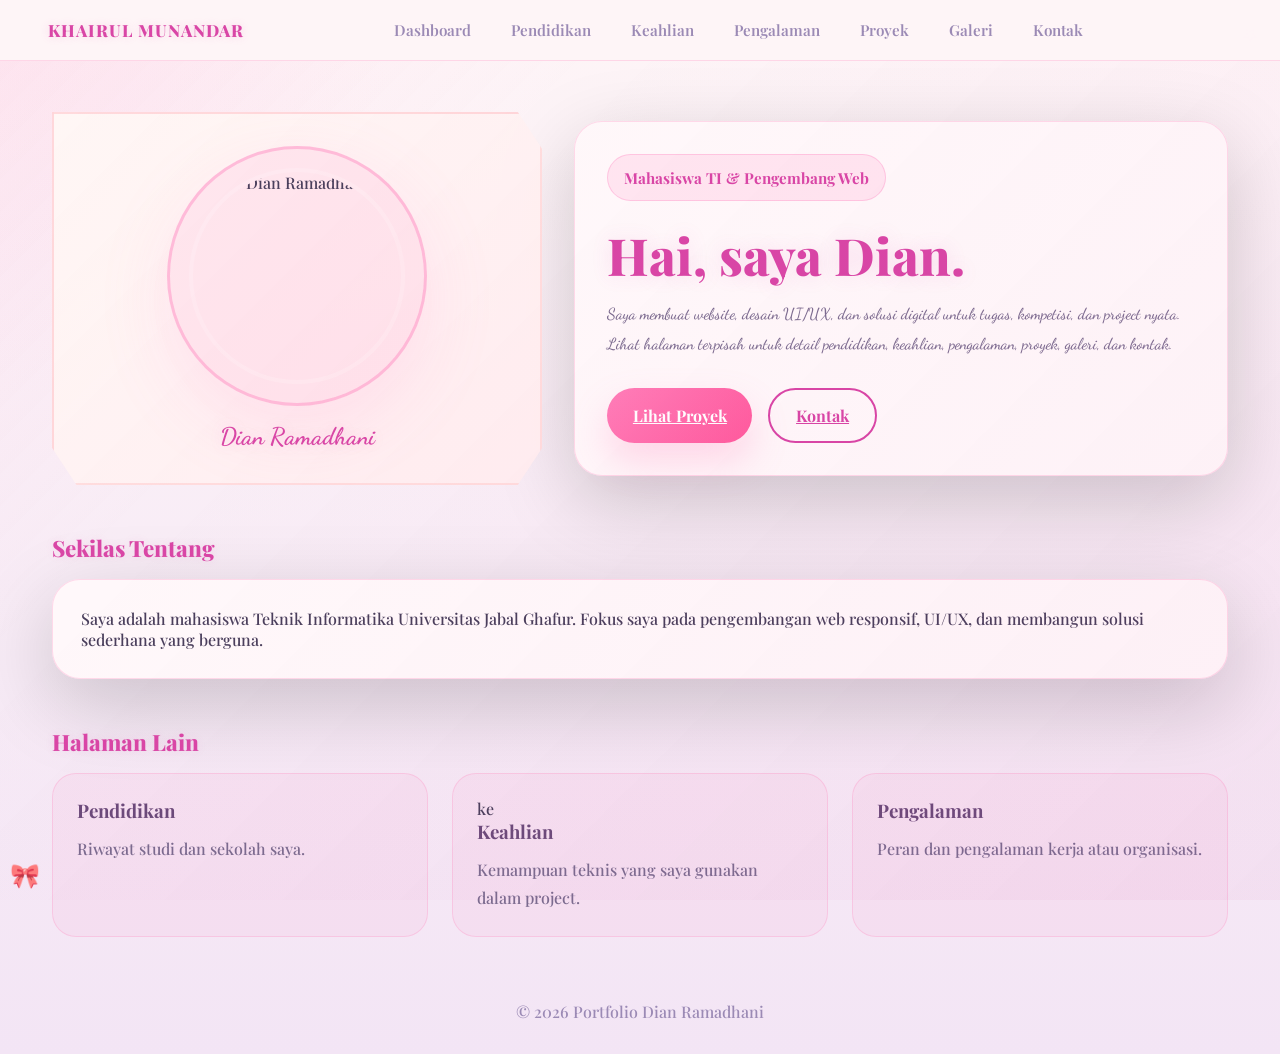
==== BIO.html @ 58f0ac64 "Add files via upload" ====
﻿<!DOCTYPE html>
<html lang="id">
<head>
<meta charset="UTF-8">
<meta name="viewport" content="width=device-width, initial-scale=1.0">
<title>Dashboard — Dian Ramadhani</title>
<link href="https://fonts.googleapis.com/css2?family=Playfair+Display:wght@400;700&family=Dancing+Script:wght@400;700&display=swap" rel="stylesheet">
<link rel="stylesheet" href="styles.css">
</head>
<body>
<nav>
  <div class="container nav-inner">
    <a href="index.html" class="brand">Khairul Munandar</a>
    <div class="nav-links">
      <a href="index.html">Dashboard</a>
      <a href="education.html">Pendidikan</a>
      <a href="skills.html">Keahlian</a>
      <a href="experience.html">Pengalaman</a>
      <a href="projects.html">Proyek</a>
      <a href="gallery.html">Galeri</a>
      <a href="contact.html">Kontak</a>
    </div>
    <div class="nav-actions">
      <button id="hamburger" class="hamburger" aria-label="Toggle menu">
        <span></span>
        <span></span>
        <span></span>
      </button>
    </div>
    </div>
</nav>

<div class="container">
  <section class="hero">
    <aside class="profile-panel torn-paper">
      <div class="profile-frame">
        <img src="foto.jpg" alt="Foto Dian Ramadhani" class="profile-img">
      </div>
      <div class="profile-name script-font">Dian Ramadhani</div>
    </aside>

    <div class="hero-card sakura-decoration ribbon-decoration">
      <span class="badge">Mahasiswa TI & Pengembang Web</span>
      <h1 class="hero-title">Hai, saya Dian.</h1>
      <p class="hero-subtitle">Saya membuat website, desain UI/UX, dan solusi digital untuk tugas, kompetisi, dan project nyata. Lihat halaman terpisah untuk detail pendidikan, keahlian, pengalaman, proyek, galeri, dan kontak.</p>
      <div class="action-group">
        <a href="projects.html" class="button button-primary">Lihat Proyek</a>
        <a href="contact.html" class="button button-secondary">Kontak</a>
      </div>
    </div>
  </section>

  <section class="section">
    <h2>Sekilas Tentang</h2>
    <div class="section-card">
      <p>Saya adalah mahasiswa Teknik Informatika Universitas Jabal Ghafur. Fokus saya pada pengembangan web responsif, UI/UX, dan membangun solusi sederhana yang berguna.</p>
    </div>
  </section>

  <section class="section">
    <h2>Halaman Lain</h2>
    <div class="portfolio-grid">
      <article class="portfolio-card">
        <h3>Pendidikan</h3>
        <p>Riwayat studi dan sekolah saya.</p>
      </article>
      <article class="portfolio-card">ke
        <h3>Keahlian</h3>
        <p>Kemampuan teknis yang saya gunakan dalam project.</p>
      </article>
      <article class="portfolio-card">
        <h3>Pengalaman</h3>
        <p>Peran dan pengalaman kerja atau organisasi.</p>
      </article>
    </div>
  </section>

  <div class="footer">
    © 2026 Portfolio Dian Ramadhani
  </div>

  <script src="theme-toggle.js"></script>
</body>
</html>
---- styles.css ----
@import url('https://fonts.googleapis.com/css2?family=Playfair+Display:wght@400;700&family=Dancing+Script:wght@400;700&display=swap');

@import url('https://fonts.googleapis.com/css2?family=Playfair+Display:wght@400;700&family=Dancing+Script:wght@400;700&display=swap');

:root {
  --bg-start: #fef5f7;
  --bg-end: #f3e5f5;
  --surface: rgba(255, 248, 250, 0.96);
  --surface-strong: rgba(255, 245, 248, 0.99);
  --text: #4a3f5c;
  --muted: #9b8ab5;
  --accent: #ff7eb9;
  --accent-strong: #ff5a9d;
  --neon: #d946a6;
  --border: rgba(255, 123, 185, 0.25);
}

* {
  margin: 0;
  padding: 0;
  box-sizing: border-box;
}

html {
  scroll-behavior: smooth;
  -webkit-font-smoothing: antialiased;
  -moz-osx-font-smoothing: grayscale;
}

body {
  min-height: 100vh;
  font-family: 'Poppins', 'Playfair Display', serif;
  background: radial-gradient(circle at top left, rgba(255, 182, 223, 0.15), transparent 24%),
              linear-gradient(180deg, var(--bg-start) 0%, var(--bg-end) 100%);
  color: var(--text);
  font-weight: 500;
  word-break: break-word;
  -webkit-tap-highlight-color: transparent;
}

@media (prefers-reduced-motion: reduce) {
  html {
    scroll-behavior: auto;
  }

  * {
    animation-duration: 0.01ms !important;
    animation-iteration-count: 1 !important;
    transition-duration: 0.01ms !important;
  }
}

body::before {
  content: '';
  position: fixed;
  inset: 0;
  background: linear-gradient(135deg, rgba(255, 123, 185, 0.08), transparent 30%, rgba(217, 70, 166, 0.05));
  pointer-events: none;
}

img {
  max-width: 100%;
  height: auto;
  display: block;
}

a {
  -webkit-user-select: none;
  user-select: none;
}

button {
  -webkit-user-select: none;
  user-select: none;
}

.container {
  width: min(1200px, calc(100% - 1.5rem));
  margin: 0 auto;
  padding: calc(3.5rem + 3.5rem) 0.75rem 2rem;
}

@media (max-width: 768px) {
  .container {
    width: min(100%, calc(100% - 1rem));
    padding: calc(3.5rem + 3rem) 0.5rem 1.5rem;
  }
}

@media (max-width: 480px) {
  .container {
    width: calc(100% - 1rem);
    padding: calc(3rem + 2.5rem) 0.5rem 1rem;
  }
}

nav {
  position: fixed;
  top: 0;
  left: 0;
  right: 0;
  width: 100%;
  z-index: 20;
  background: rgba(254, 245, 247, 0.98);
  backdrop-filter: blur(18px);
  border-bottom: 1px solid rgba(255, 123, 185, 0.25);
  padding-top: env(safe-area-inset-top);
}

nav .nav-inner {
  position: relative;
  display: flex;
  align-items: center;
  justify-content: space-between;
  gap: 1rem;
  padding: 0.75rem 0.5rem;
  max-width: 1200px;
  margin: 0 auto;
}

@media (max-width: 768px) {
  nav .nav-inner {
    padding: 0.6rem 0.5rem;
  }
}

@media (max-width: 480px) {
  nav .nav-inner {
    padding: 0.5rem 0.4rem;
  }
}

.brand {
  font-size: 1.05rem;
  font-weight: 800;
  letter-spacing: 0.06em;
  text-transform: uppercase;
  color: #d946a6;
  text-decoration: none;
  text-shadow: 0 0 10px rgba(217, 70, 166, 0.2);
  white-space: nowrap;
  flex-shrink: 0;
}

@media (max-width: 640px) {
  .brand {
    font-size: 0.85rem;
    letter-spacing: 0.04em;
  }
}

@media (max-width: 480px) {
  .brand {
    font-size: 0.75rem;
    letter-spacing: 0.02em;
  }
}

.nav-links {
  display: flex;
  flex-wrap: wrap;
  gap: 1rem;
  transition: max-height 0.3s ease, opacity 0.3s ease;
}

.nav-links a {
  color: #9b8ab5;
  text-decoration: none;
  font-size: 0.95rem;
  transition: color 0.2s ease;
  font-weight: 600;
  padding: 0.5rem 0.75rem;
  border-radius: 8px;
}

.nav-links a:active {
  background: rgba(255, 123, 185, 0.15);
}

.nav-links a:hover {
  color: #ff7eb9;
  background: rgba(255, 123, 185, 0.08);
}

@media (max-width: 640px) {
  .nav-links a {
    font-size: 0.9rem;
    padding: 0.6rem 1rem;
  }
}

@media (max-width: 480px) {
  .nav-links a {
    font-size: 0.85rem;
  }
}

.hero {
  display: grid;
  grid-template-columns: 0.9fr 1.2fr;
  gap: 2rem;
  align-items: center;
  margin-bottom: 3rem;
}

@media (max-width: 1024px) {
  .hero {
    gap: 1.5rem;
    margin-bottom: 2.5rem;
  }
}

@media (max-width: 768px) {
  .hero {
    grid-template-columns: 1fr;
    gap: 1.5rem;
    margin-bottom: 2rem;
  }
}

@media (max-width: 480px) {
  .hero {
    gap: 1rem;
    margin-bottom: 1.5rem;
  }
}

.hero-card,
.section-card,
.small-card {
  background: var(--surface);
  border: 1px solid var(--border);
  border-radius: 28px;
  box-shadow: 0 24px 80px rgba(0,0,0,0.18);
}

.hero-card {
  padding: 2rem;
}

@media (max-width: 768px) {
  .hero-card {
    padding: 1.5rem;
    border-radius: 20px;
  }
}

@media (max-width: 480px) {
  .hero-card {
    padding: 1rem;
    border-radius: 16px;
    box-shadow: 0 12px 40px rgba(0,0,0,0.12);
  }
}

@media (max-width: 768px) {
  .section-card {
    border-radius: 20px;
  }
}

@media (max-width: 480px) {
  .section-card {
    border-radius: 16px;
    box-shadow: 0 12px 40px rgba(0,0,0,0.12);
  }
}

.hero-title {
  font-size: clamp(2rem, 4vw, 3.5rem);
  line-height: 1.05;
  margin-bottom: 1rem;
  color: #d946a6;
  font-weight: 800;
  text-shadow: 0 0 20px rgba(217, 70, 166, 0.15);
}

@media (max-width: 480px) {
  .hero-title {
    font-size: clamp(1.5rem, 5vw, 2.5rem);
    margin-bottom: 0.75rem;
  }
}

.hero-subtitle {
  max-width: 46rem;
  color: #7b6b8f;
  margin-bottom: 1.75rem;
  line-height: 1.9;
  font-weight: 500;
}

@media (max-width: 768px) {
  .hero-subtitle {
    margin-bottom: 1.5rem;
    font-size: 0.95rem;
  }
}

@media (max-width: 480px) {
  .hero-subtitle {
    margin-bottom: 1rem;
    font-size: 0.9rem;
    line-height: 1.7;
  }
}

.badge {
  display: inline-flex;
  align-items: center;
  gap: 0.5rem;
  padding: 0.8rem 1rem;
  border-radius: 999px;
  background: rgba(255, 123, 185, 0.15);
  color: #d946a6;
  font-weight: 700;
  margin-bottom: 1.75rem;
  border: 1px solid rgba(255, 123, 185, 0.3);
  font-size: 0.95rem;
}

@media (max-width: 768px) {
  .badge {
    padding: 0.7rem 0.9rem;
    font-size: 0.9rem;
    margin-bottom: 1.25rem;
  }
}

@media (max-width: 480px) {
  .badge {
    padding: 0.6rem 0.8rem;
    font-size: 0.85rem;
    margin-bottom: 1rem;
  }
}

.action-group {
  display: flex;
  flex-wrap: wrap;
  gap: 1rem;
}

@media (max-width: 480px) {
  .action-group {
    gap: 0.75rem;
    flex-direction: column;
  }
}

.button {
  display: inline-flex;
  align-items: center;
  justify-content: center;
  padding: 0.95rem 1.6rem;
  border-radius: 999px;
  border: none;
  cursor: pointer;
  font-weight: 600;
  transition: transform 0.2s ease, box-shadow 0.2s ease, background 0.2s ease;
  min-height: 44px;
  font-size: 1rem;
  -webkit-tap-highlight-color: transparent;
}

@media (max-width: 768px) {
  .button {
    padding: 0.85rem 1.4rem;
    font-size: 0.95rem;
  }
}

@media (max-width: 480px) {
  .button {
    padding: 0.75rem 1.2rem;
    font-size: 0.9rem;
    min-height: 42px;
  }
}

.button-primary {
  background: linear-gradient(135deg, #ff7eb9, #ff5a9d);
  color: #ffffff;
  box-shadow: 0 18px 36px rgba(255, 123, 185, 0.25);
  font-weight: 700;
}

.button-primary:active {
  transform: translateY(0);
  box-shadow: 0 8px 16px rgba(255, 123, 185, 0.2);
}

.button-secondary {
  background: transparent;
  color: #d946a6;
  border: 2px solid #d946a6;
  font-weight: 700;
}

.button-secondary:active {
  background: rgba(255, 123, 185, 0.1);
}

.button:hover {
  transform: translateY(-2px);
}

.button:active {
  transform: translateY(0);
}

.profile-panel {
  display: flex;
  flex-direction: column;
  align-items: center;
  justify-content: center;
  padding: 2rem 1rem;
}

@media (max-width: 768px) {
  .profile-panel {
    padding: 1.5rem 1rem;
  }
}

@media (max-width: 480px) {
  .profile-panel {
    padding: 1rem 0.5rem;
  }
}

.profile-frame {
  width: 260px;
  height: 260px;
  border-radius: 50%;
  background: rgba(255, 123, 185, 0.12);
  border: 3px solid rgba(255, 123, 185, 0.4);
  display: flex;
  align-items: center;
  justify-content: center;
  box-shadow: 0 24px 70px rgba(255, 123, 185, 0.15);
}

@media (max-width: 768px) {
  .profile-frame {
    width: 200px;
    height: 200px;
    border: 2.5px solid rgba(255, 123, 185, 0.35);
  }
}

@media (max-width: 480px) {
  .profile-frame {
    width: 160px;
    height: 160px;
    border: 2px solid rgba(255, 123, 185, 0.35);
    box-shadow: 0 16px 40px rgba(255, 123, 185, 0.1);
  }
}

.profile-img {
  width: 216px;
  height: 216px;
  border-radius: 50%;
  object-fit: cover;
  border: 4px solid rgba(255,255,255,0.16);
}

@media (max-width: 768px) {
  .profile-img {
    width: 166px;
    height: 166px;
    border: 3px solid rgba(255,255,255,0.16);
  }
}

@media (max-width: 480px) {
  .profile-img {
    width: 132px;
    height: 132px;
    border: 2px solid rgba(255,255,255,0.16);
  }
}

.profile-name {
  margin-top: 1rem;
  color: #d946a6;
  font-size: 1.5rem;
  font-weight: 800;
  text-align: center;
  text-shadow: 0 0 15px rgba(217, 70, 166, 0.15);
}

@media (max-width: 768px) {
  .profile-name {
    font-size: 1.3rem;
    margin-top: 0.75rem;
  }
}

@media (max-width: 480px) {
  .profile-name {
    font-size: 1.1rem;
    margin-top: 0.6rem;
  }
}

.profile-summary {
  display: grid;
  gap: 1rem;
}

.profile-summary p {
  color: #7b6b8f;
  line-height: 1.8;
  font-weight: 500;
}

.stats-grid {
  display: grid;
  grid-template-columns: repeat(2, minmax(0, 1fr));
  gap: 1rem;
}

@media (max-width: 768px) {
  .stats-grid {
    grid-template-columns: repeat(2, 1fr);
    gap: 0.8rem;
  }
}

@media (max-width: 480px) {
  .stats-grid {
    grid-template-columns: 1fr;
    gap: 0.6rem;
  }
}

.stat-card {
  background: rgba(255,255,255,0.04);
  padding: 1rem 1.25rem;
  border-radius: 20px;
  border: 1px solid rgba(255,255,255,0.06);
}

@media (max-width: 768px) {
  .stat-card {
    padding: 0.9rem 1rem;
    border-radius: 16px;
  }
}

@media (max-width: 480px) {
  .stat-card {
    padding: 0.8rem 0.9rem;
    border-radius: 14px;
  }
}

.stat-card strong {
  display: block;
  font-size: 1.1rem;
  margin-bottom: 0.35rem;
}

@media (max-width: 480px) {
  .stat-card strong {
    font-size: 1rem;
    margin-bottom: 0.25rem;
  }
}

.section {
  margin-top: 3rem;
}

@media (max-width: 768px) {
  .section {
    margin-top: 2.5rem;
  }
}

@media (max-width: 480px) {
  .section {
    margin-top: 1.75rem;
  }
}

.section h2 {
  font-size: 1.4rem;
  margin-bottom: 1rem;
  color: #d946a6;
  font-weight: 800;
  text-shadow: 0 0 10px rgba(217, 70, 166, 0.1);
}

@media (max-width: 768px) {
  .section h2 {
    font-size: 1.25rem;
    margin-bottom: 0.9rem;
  }
}

@media (max-width: 480px) {
  .section h2 {
    font-size: 1.1rem;
    margin-bottom: 0.8rem;
  }
}

.section-card {
  padding: 1.75rem;
}

@media (max-width: 768px) {
  .section-card {
    padding: 1.5rem;
  }
}

@media (max-width: 480px) {
  .section-card {
    padding: 1.25rem;
  }
}

.section-grid {
  display: grid;
  gap: 1.5rem;
}

@media (max-width: 768px) {
  .section-grid {
    gap: 1.25rem;
  }
}

@media (max-width: 480px) {
  .section-grid {
    gap: 1rem;
  }
}

.details-list {
  display: grid;
  gap: 0.8rem;
  color: #7b6b8f;
  line-height: 1.9;
  font-weight: 500;
}

.details-list span {
  display: block;
}

@media (max-width: 768px) {
  .details-list {
    gap: 0.7rem;
    font-size: 0.95rem;
  }
}

@media (max-width: 480px) {
  .details-list {
    gap: 0.6rem;
    font-size: 0.9rem;
    line-height: 1.6;
  }
}

.timeline {
  position: relative;
  padding-left: 2.2rem;
  display: grid;
  gap: 1.5rem;
}

@media (max-width: 768px) {
  .timeline {
    padding-left: 2rem;
    gap: 1.25rem;
  }
}

@media (max-width: 480px) {
  .timeline {
    padding-left: 1.8rem;
    gap: 1rem;
  }
}

.timeline::before {
  content: '';
  position: absolute;
  left: 0.85rem;
  top: 0.5rem;
  bottom: 0;
  width: 3px;
  background: linear-gradient(180deg, rgba(255, 123, 185, 0.4), rgba(255, 123, 185, 0.1));
  border-radius: 999px;
}

@media (max-width: 480px) {
  .timeline::before {
    left: 0.75rem;
    width: 2px;
  }
}

.timeline-item {
  position: relative;
  padding-bottom: 1.5rem;
}

.timeline-item:last-child {
  padding-bottom: 0;
}

.timeline-marker {
  position: absolute;
  left: 0;
  top: 0.7rem;
  width: 18px;
  height: 18px;
  border-radius: 50%;
  border: 3px solid #ff7eb9;
  background: linear-gradient(135deg, #ff7eb9, #ff5a9d);
  box-shadow: 0 0 0 6px rgba(255, 123, 185, 0.2);
}

@media (max-width: 480px) {
  .timeline-marker {
    width: 14px;
    height: 14px;
    border: 2px solid #ff7eb9;
    box-shadow: 0 0 0 4px rgba(255, 123, 185, 0.2);
    top: 0.6rem;
  }
}

.timeline-content {
  background: var(--surface);
  border: 1px solid var(--border);
  border-radius: 24px;
  padding: 1.5rem;
  box-shadow: 0 20px 60px rgba(0, 0, 0, 0.18);
}

@media (max-width: 768px) {
  .timeline-content {
    border-radius: 18px;
    padding: 1.25rem;
  }
}

@media (max-width: 480px) {
  .timeline-content {
    border-radius: 16px;
    padding: 1rem;
    box-shadow: 0 10px 30px rgba(0, 0, 0, 0.12);
  }
}

.timeline-content time {
  display: block;
  color: #d946a6;
  font-weight: 700;
  margin-bottom: 0.6rem;
}

.timeline-content h3 {
  margin-bottom: 0.65rem;
  color: #6b4a7a;
  font-weight: 700;
}

@media (max-width: 480px) {
  .timeline-content h3 {
    font-size: 0.95rem;
  }
}

.timeline-content p {
  color: #7b6b8f;
  line-height: 1.8;
  margin-bottom: 0.7rem;
  font-weight: 500;
}

@media (max-width: 480px) {
  .timeline-content p {
    font-size: 0.9rem;
    line-height: 1.6;
  }
}

.skills {
  display: grid;
  grid-template-columns: repeat(auto-fit, minmax(140px, 1fr));
  gap: 0.9rem;
  margin-top: 0.8rem;
}

@media (max-width: 768px) {
  .skills {
    grid-template-columns: repeat(auto-fit, minmax(120px, 1fr));
    gap: 0.75rem;
  }
}

@media (max-width: 480px) {
  .skills {
    grid-template-columns: repeat(auto-fit, minmax(100px, 1fr));
    gap: 0.6rem;
  }
}

.skills span {
  display: inline-flex;
  align-items: center;
  justify-content: center;
  padding: 0.9rem 1rem;
  border-radius: 18px;
  background: rgba(255, 123, 185, 0.12);
  color: #d946a6;
  font-size: 0.95rem;
  border: 1px solid rgba(255, 123, 185, 0.25);
  font-weight: 600;
  min-height: 44px;
}

@media (max-width: 768px) {
  .skills span {
    padding: 0.8rem 0.9rem;
    font-size: 0.9rem;
  }
}

@media (max-width: 480px) {
  .skills span {
    padding: 0.7rem 0.8rem;
    font-size: 0.85rem;
    border-radius: 14px;
  }
}

.portfolio-grid {
  display: grid;
  grid-template-columns: repeat(auto-fit, minmax(240px, 1fr));
  gap: 1.5rem;
  margin-top: 1rem;
}

@media (max-width: 768px) {
  .portfolio-grid {
    grid-template-columns: repeat(auto-fit, minmax(200px, 1fr));
    gap: 1.25rem;
  }
}

@media (max-width: 480px) {
  .portfolio-grid {
    grid-template-columns: 1fr;
    gap: 1rem;
  }
}

.portfolio-card,
.gallery-card {
  background: rgba(255, 123, 185, 0.08);
  border: 1px solid rgba(255, 123, 185, 0.25);
  border-radius: 24px;
  padding: 1.5rem;
  overflow: hidden;
}

@media (max-width: 768px) {
  .portfolio-card,
  .gallery-card {
    border-radius: 18px;
    padding: 1.25rem;
  }
}

@media (max-width: 480px) {
  .portfolio-card,
  .gallery-card {
    border-radius: 16px;
    padding: 1rem;
  }
}

.gallery-card img {
  width: 100%;
  height: 220px;
  object-fit: cover;
  border-radius: 20px;
  margin-bottom: 1rem;
  border: 1px solid rgba(81, 197, 255, 0.22);
}

@media (max-width: 768px) {
  .gallery-card img {
    height: 180px;
    border-radius: 16px;
  }
}

@media (max-width: 480px) {
  .gallery-card img {
    height: 150px;
    border-radius: 14px;
    margin-bottom: 0.75rem;
  }
}

.gallery-meta h3 {
  margin-bottom: 0.5rem;
  color: #6b4a7a;
  font-weight: 700;
}

@media (max-width: 768px) {
  .gallery-meta h3 {
    font-size: 0.95rem;
    margin-bottom: 0.4rem;
  }
}

@media (max-width: 480px) {
  .gallery-meta h3 {
    font-size: 0.9rem;
  }
}

.gallery-meta p {
  color: #7b6b8f;
  line-height: 1.7;
  font-weight: 500;
}

@media (max-width: 768px) {
  .gallery-meta p {
    font-size: 0.9rem;
    line-height: 1.6;
  }
}

@media (max-width: 480px) {
  .gallery-meta p {
    font-size: 0.85rem;
  }
}

.portfolio-card h3 {
  margin-bottom: 0.75rem;
  color: #6b4a7a;
  font-weight: 700;
}

@media (max-width: 768px) {
  .portfolio-card h3 {
    font-size: 0.95rem;
    margin-bottom: 0.6rem;
  }
}

@media (max-width: 480px) {
  .portfolio-card h3 {
    font-size: 0.9rem;
    margin-bottom: 0.5rem;
  }
}

.portfolio-card p {
  color: #7b6b8f;
  line-height: 1.75;
  font-weight: 500;
}

@media (max-width: 768px) {
  .portfolio-card p {
    font-size: 0.9rem;
    line-height: 1.6;
  }
}

@media (max-width: 480px) {
  .portfolio-card p {
    font-size: 0.85rem;
  }
}

.footer {
  text-align: center;
  margin-top: 4rem;
  color: #9b8ab5;
  font-weight: 500;
  padding-bottom: env(safe-area-inset-bottom);
}

@media (max-width: 768px) {
  .footer {
    margin-top: 3rem;
    font-size: 0.95rem;
  }
}

@media (max-width: 480px) {
  .footer {
    margin-top: 2rem;
    font-size: 0.9rem;
    padding-bottom: calc(env(safe-area-inset-bottom) + 1rem);
  }
}

.nav-actions {
  display: flex;
  align-items: center;
  gap: 0.5rem;
}

.theme-toggle {
  display: none;
}

.nav-links {
  display: flex;
  position: relative;
  flex-direction: row;
  background: transparent;
  padding: 0;
  gap: 1rem;
}

@media (max-width: 1024px) {
  .nav-links {
    gap: 0.8rem;
  }
}

@media (max-width: 768px) {
  .nav-links {
    display: none;
    position: absolute;
    top: calc(100% + env(safe-area-inset-top));
    left: 0;
    right: 0;
    width: 100%;
    flex-direction: column;
    background: rgba(254, 245, 247, 0.98);
    backdrop-filter: blur(18px);
    padding: 1rem 0;
    gap: 0;
    border-bottom: 1px solid rgba(255, 123, 185, 0.25);
    z-index: 19;
  }

  .nav-links.open {
    display: flex;
    max-height: 500px;
  }

  .nav-links a {
    width: 100%;
    text-align: center;
    padding: 0.75rem;
    border-radius: 0;
  }
}

@media (max-width: 480px) {
  .nav-links {
    top: calc(100% + 1rem);
  }

  .nav-links a {
    padding: 0.6rem 0.5rem;
  }
}

@media (min-width: 769px) {
  .hamburger {
    display: none !important;
  }
}

/* Soft Pink Aesthetic Decorations */
.collage-grid {
  display: grid;
  grid-template-columns: repeat(auto-fit, minmax(200px, 1fr));
  gap: 1rem;
  margin-top: 1rem;
}

@media (max-width: 768px) {
  .collage-grid {
    grid-template-columns: repeat(auto-fit, minmax(160px, 1fr));
    gap: 0.8rem;
  }
}

@media (max-width: 480px) {
  .collage-grid {
    grid-template-columns: repeat(auto-fit, minmax(130px, 1fr));
    gap: 0.6rem;
  }
}

.collage-item {
  position: relative;
  border-radius: 20px;
  overflow: hidden;
  box-shadow: 0 8px 32px rgba(255, 179, 186, 0.2);
  transform: rotate(var(--rotation, 0deg));
  transition: transform 0.3s ease;
}

@media (max-width: 768px) {
  .collage-item {
    border-radius: 16px;
    box-shadow: 0 6px 24px rgba(255, 179, 186, 0.15);
  }
}

@media (max-width: 480px) {
  .collage-item {
    border-radius: 14px;
    box-shadow: 0 4px 16px rgba(255, 179, 186, 0.1);
  }
}

.collage-item:hover {
  transform: rotate(var(--rotation, 0deg)) scale(1.05);
}

@media (max-width: 768px) {
  .collage-item:hover {
    transform: rotate(var(--rotation, 0deg)) scale(1.02);
  }
}

.collage-item:nth-child(odd) { --rotation: 1deg; }
.collage-item:nth-child(even) { --rotation: -1deg; }
.collage-item:nth-child(3n) { --rotation: 2deg; }

@media (max-width: 768px) {
  .collage-item:nth-child(odd) { --rotation: 0.5deg; }
  .collage-item:nth-child(even) { --rotation: -0.5deg; }
  .collage-item:nth-child(3n) { --rotation: 1deg; }
}

@media (max-width: 480px) {
  .collage-item:nth-child(odd) { --rotation: 0deg; }
  .collage-item:nth-child(even) { --rotation: 0deg; }
  .collage-item:nth-child(3n) { --rotation: 0deg; }
}

.sakura-decoration::before {
  content: '🌸';
  position: absolute;
  top: 10px;
  right: 10px;
  font-size: 2rem;
  opacity: 0.7;
}

.ribbon-decoration::after {
  content: '🎀';
  position: absolute;
  bottom: 10px;
  left: 10px;
  font-size: 1.5rem;
  opacity: 0.8;
}

.torn-paper {
  background: linear-gradient(135deg, rgba(255, 248, 245, 0.9), rgba(255, 235, 238, 0.95));
  border: 2px solid rgba(255, 179, 186, 0.4);
  clip-path: polygon(0 0, 95% 0, 100% 10%, 100% 90%, 95% 100%, 5% 100%, 0 90%, 0 10%);
}

.script-font {
  font-family: 'Dancing Script', cursive;
}

.hero-title {
  font-family: 'Playfair Display', serif;
}

.hero-subtitle {
  font-family: 'Dancing Script', cursive;
}
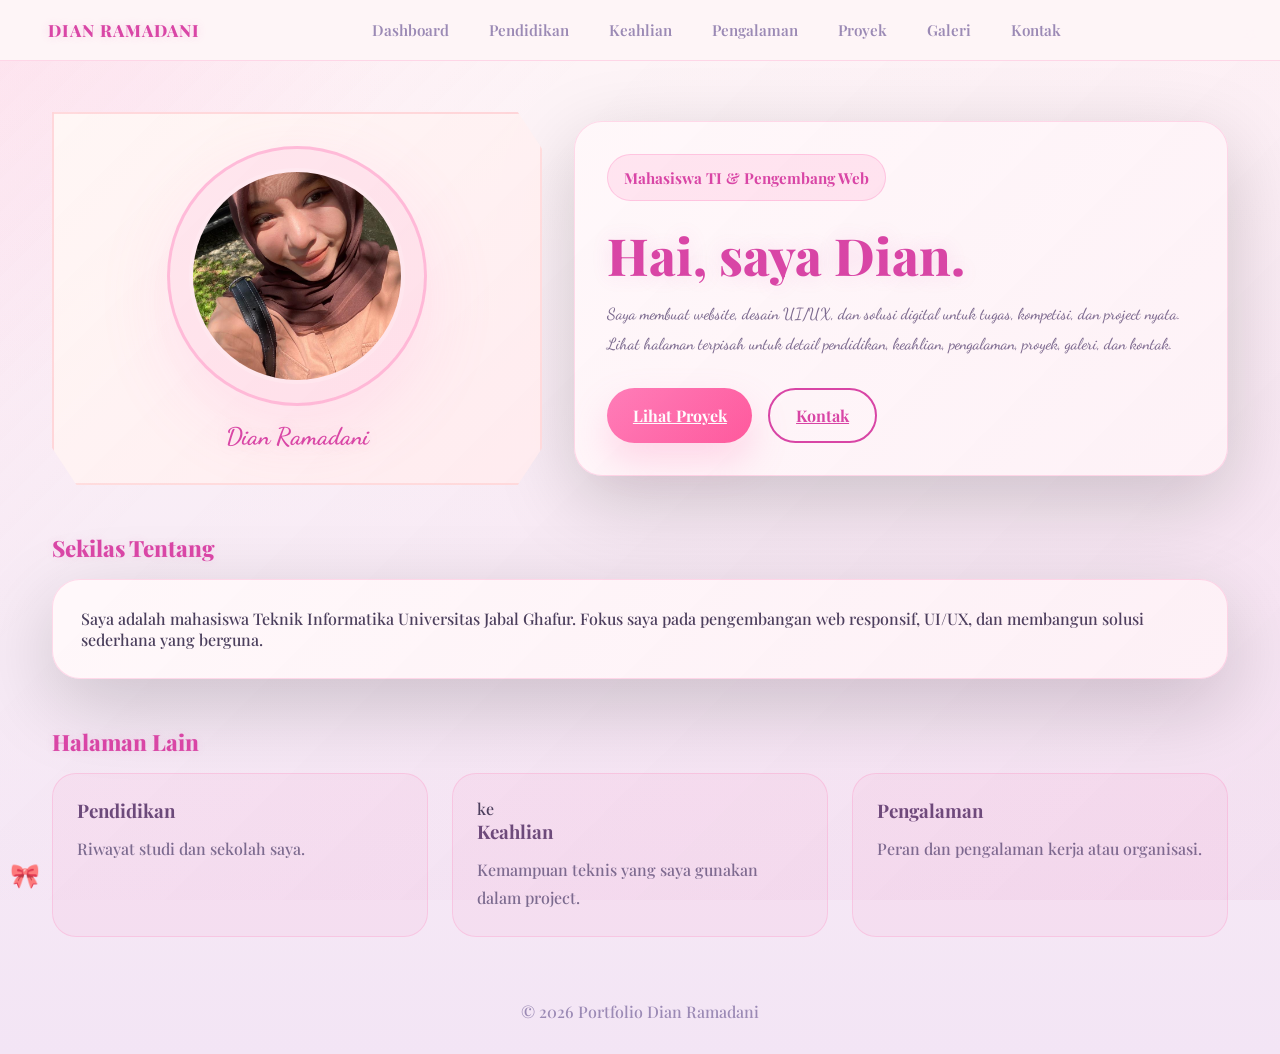
==== commit 120eb4a8: "Add files via upload" ====
--- a/BIO.html
+++ b/BIO.html
@@ -3,14 +3,14 @@
 <head>
 <meta charset="UTF-8">
 <meta name="viewport" content="width=device-width, initial-scale=1.0">
-<title>Dashboard — Dian Ramadhani</title>
+<title>Dashboard — Dian Ramadani</title>
 <link href="https://fonts.googleapis.com/css2?family=Playfair+Display:wght@400;700&family=Dancing+Script:wght@400;700&display=swap" rel="stylesheet">
 <link rel="stylesheet" href="styles.css">
 </head>
 <body>
 <nav>
   <div class="container nav-inner">
-    <a href="index.html" class="brand">Khairul Munandar</a>
+    <a href="index.html" class="brand">Dian Ramadani</a>
     <div class="nav-links">
       <a href="index.html">Dashboard</a>
       <a href="education.html">Pendidikan</a>
@@ -34,9 +34,9 @@
   <section class="hero">
     <aside class="profile-panel torn-paper">
       <div class="profile-frame">
-        <img src="foto.jpg" alt="Foto Dian Ramadhani" class="profile-img">
+        <img src="foto.jpg" alt="Foto Dian Ramadani" class="profile-img">
       </div>
-      <div class="profile-name script-font">Dian Ramadhani</div>
+      <div class="profile-name script-font">Dian Ramadani</div>
     </aside>
 
     <div class="hero-card sakura-decoration ribbon-decoration">
@@ -76,7 +76,7 @@
   </section>
 
   <div class="footer">
-    © 2026 Portfolio Dian Ramadhani
+    © 2026 Portfolio Dian Ramadani
   </div>
 
   <script src="theme-toggle.js"></script>
--- a/styles.css
+++ b/styles.css
@@ -1079,6 +1079,42 @@
   }
 }
 
+.hamburger {
+  display: flex;
+  flex-direction: column;
+  justify-content: center;
+  align-items: center;
+  width: 44px;
+  height: 44px;
+  background: transparent;
+  border: none;
+  cursor: pointer;
+  gap: 6px;
+  padding: 0;
+  transition: all 0.3s ease;
+}
+
+.hamburger span {
+  display: block;
+  width: 28px;
+  height: 3px;
+  background-color: #d946a6;
+  border-radius: 2px;
+  transition: all 0.3s ease;
+}
+
+.hamburger.open span:nth-child(1) {
+  transform: rotate(45deg) translateY(14px);
+}
+
+.hamburger.open span:nth-child(2) {
+  opacity: 0;
+}
+
+.hamburger.open span:nth-child(3) {
+  transform: rotate(-45deg) translateY(-14px);
+}
+
 @media (min-width: 769px) {
   .hamburger {
     display: none !important;
